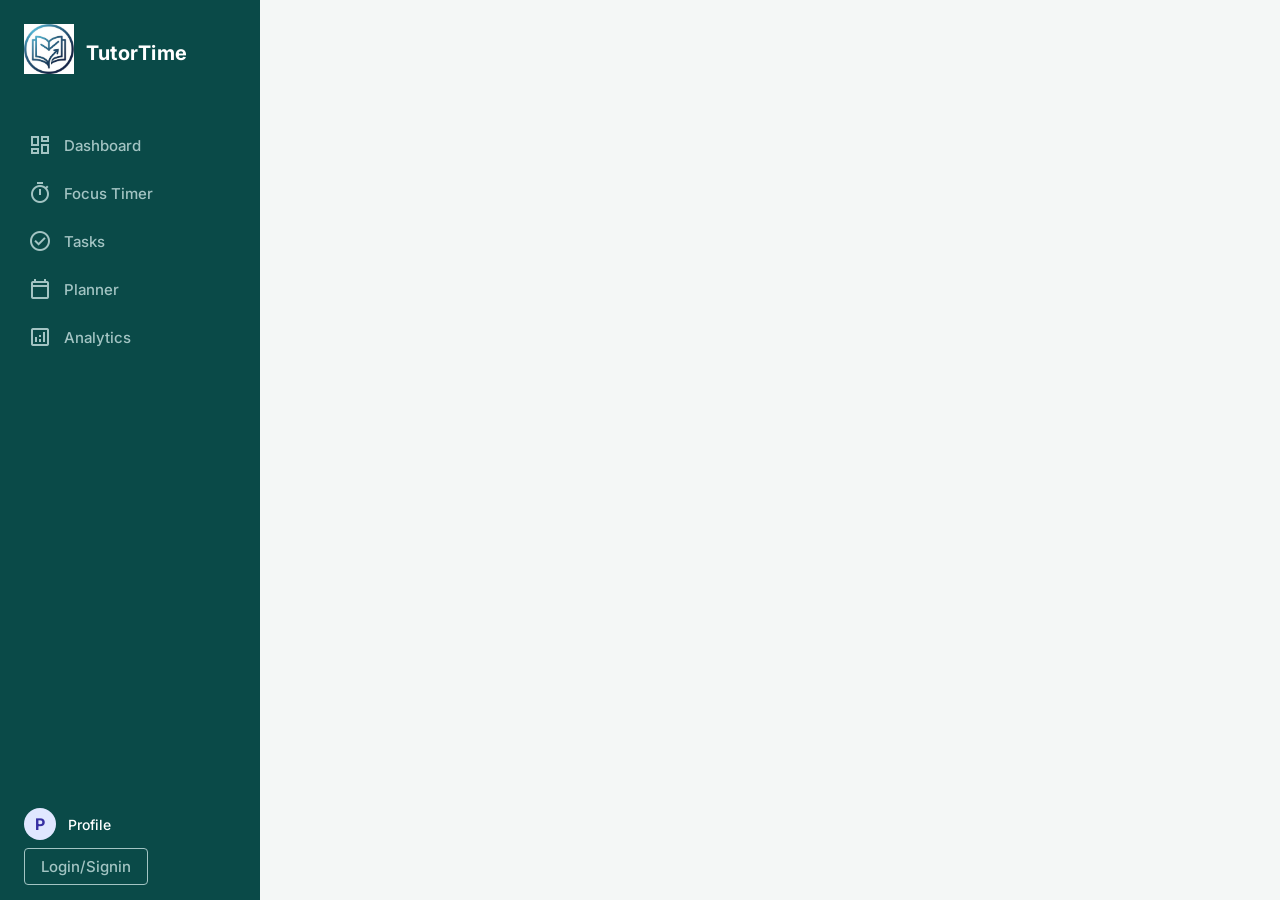
==== Html/index.html @ f438dbe7 "sidebar added" ====
<!DOCTYPE html>
<html lang="en">
<head>
    <meta charset="UTF-8">
    <meta name="viewport" content="width=device-width, initial-scale=1.0">
    <link rel="stylesheet" href="Css/style.css">
    <link href="https://fonts.googleapis.com/css2?family=Inter:wght@400;500;600;700&display=swap" rel="stylesheet">
    <link rel="stylesheet" href="https://fonts.googleapis.com/css2?family=Material+Symbols+Outlined:opsz,wght,FILL,GRAD@24,400,0,0" />
    <title>It's now TutorTime </title>
</head>
<body>
    <div class="container">         
        <aside class="sidebar">
            <div class="brand">
                <div class="brand-logo">
                    <img src="images/logo1.1.jpg" alt="" width="50px" height="50px">
                </div>
                <h1>TutorTime</h1>
            </div>
            <nav class="side-menu">
                <ul>
                    <li>
                        <a href="" class="nav-link">
                            <span class="material-symbols-outlined">dashboard</span>
                            <span>Dashboard</span>
                        </a> 
                    </li>
                    <li>
                        <a href="" class="nav-link">
                            <span class="material-symbols-outlined">timer</span>
                            <span>Focus Timer</span>
                        </a>
                    </li>
                    <li>
                        <a href="" class="nav-link">
                            <span class="material-symbols-outlined">check_circle</span>
                            <span>Tasks</span>
                        </a>
                    </li>
                    <li>
                        <a href="" class="nav-link">
                            <span class="material-symbols-outlined">calendar_today</span>
                            <span>Planner</span>
                        </a>
                    </li>
                    <li>
                        <a href="" class="nav-link">
                            <span class="material-symbols-outlined">analytics</span>
                            <span>Analytics</span>
                        </a>
                    </li>
                </ul>
            </nav>
            <div class="side-footer">
                <div class="user-profile">
                    <div class="avatar">P</div>
                    <span class="username">Profile</span>
                </div> 
                <a href="" class="login-btn">Login/Signin</a> 
            </div>

        </aside>

        <main class="main-content">


        </main>
      

    </div>
</body>
</html>
---- Html/Css/style.css ----
*{
    margin: 0;
    padding:0;
    box-sizing: border-box;
}
body {
  font-family: 'Inter', sans-serif;
  background-color: #F4F7F6;
}

.container {
    display: flex;
    height: 100vh;
    overflow: hidden;
}

.sidebar{
    width: 260px;
    background-color: #0A4A48;
    color: #fff;
    display: flex;
    flex-direction: column;
    padding: 24px 0;

}
.brand{
    display:flex;
    align-items: center;
    padding: 0 24px;
    margin-bottom: 40px;
}
.brand-logo{
    font-size: 28px;
    margin-right: 12px;
    border-radius: 50%;
    
}
.brand h1{
    font-size: 20px;
    font-weight: 700;
    letter-spacing: 0.5px;
}
.side menu ul{
    list-style: none;
}
.nav-link {
    display: flex;
    align-items: center;
    gap: 12px;
    padding: 12px 24px;
    color: #a3c4c3;
    text-decoration: none;
    font-size: 15px;
    font-weight: 500;
    transition: all 0.2s;
    border-left: 4px solid transparent;
   
}
.nav-link:hover{
    background-color: #0d5c59;
    color: #fff;
    border-left: 4px solid #fff;
}
.login-btn{
    color: #a3c4c3;
    text-decoration: none;
    font-size: 15px;
    font-weight: 500;
    padding: 8px 16px;
    transition: all 0.2s;
    border: 1px solid #a3c4c3;
    border-radius: 4px;
    
}
.login-btn:hover{
    background-color: #fff;
    color: black;
    border-radius: 25px;
    
}

.side-footer{
    margin-top: auto;
    padding: 0 24px;
}
.user-profile{
    display:flex;
    align-items: center;
    margin-bottom: 16px;
}
.avatar{
    width: 32px;
    height: 32px;
    background-color:#E0E7FF;
    color:#3730A3 ;
    border-radius: 50%;
    display: flex;
    align-items: center;
    justify-content: center;
    font-weight: bold;
    margin-right: 12px;
}
.username{
    font-size: 14px;
    font-weight: 500;
}
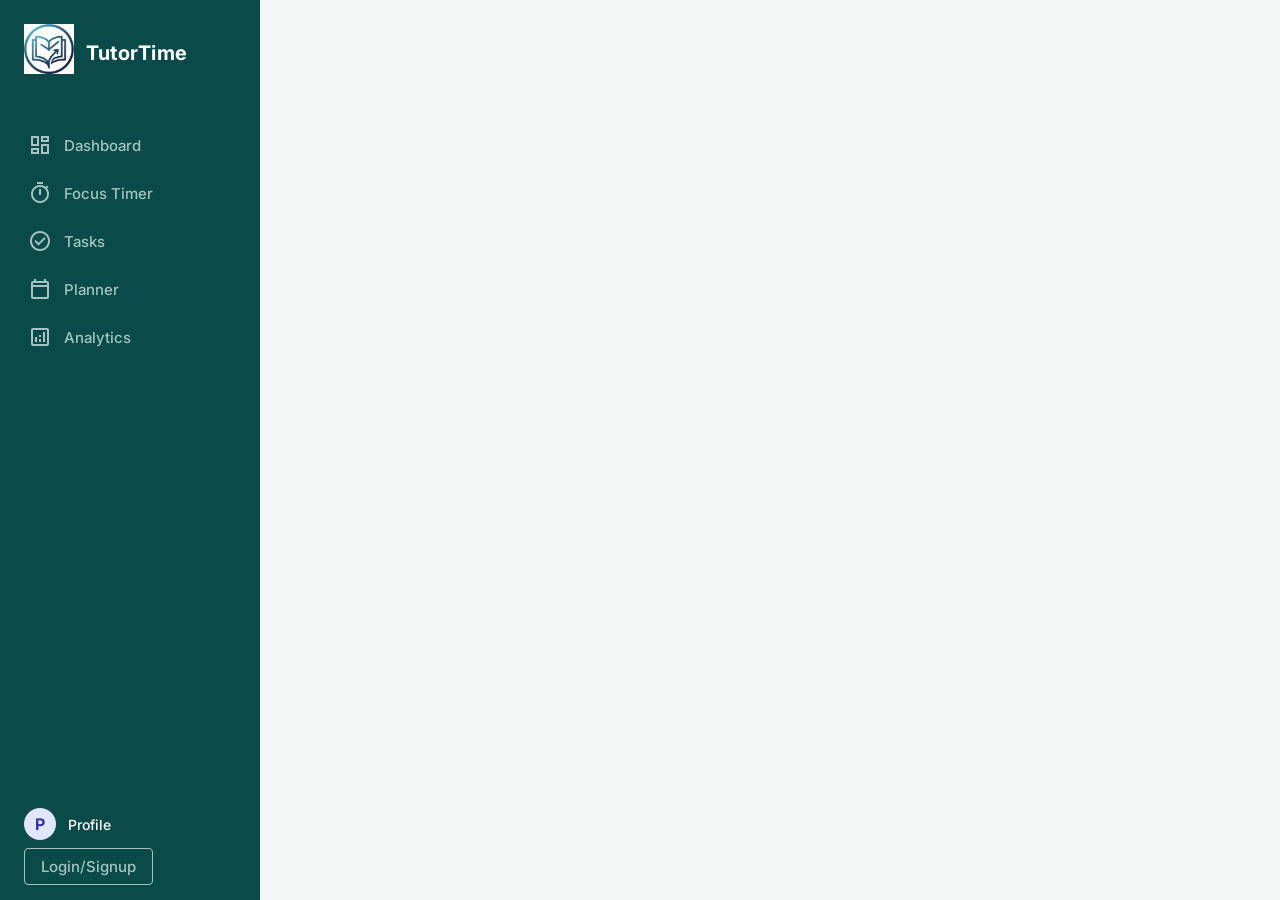
==== commit be5194bd: "add login/Signup page" ====
--- a/Html/index.html
+++ b/Html/index.html
@@ -56,7 +56,7 @@
                     <div class="avatar">P</div>
                     <span class="username">Profile</span>
                 </div> 
-                <a href="" class="login-btn">Login/Signin</a> 
+                <a href="login-form.html" class="login-btn">Login/Signup</a> 
             </div>
 
         </aside>
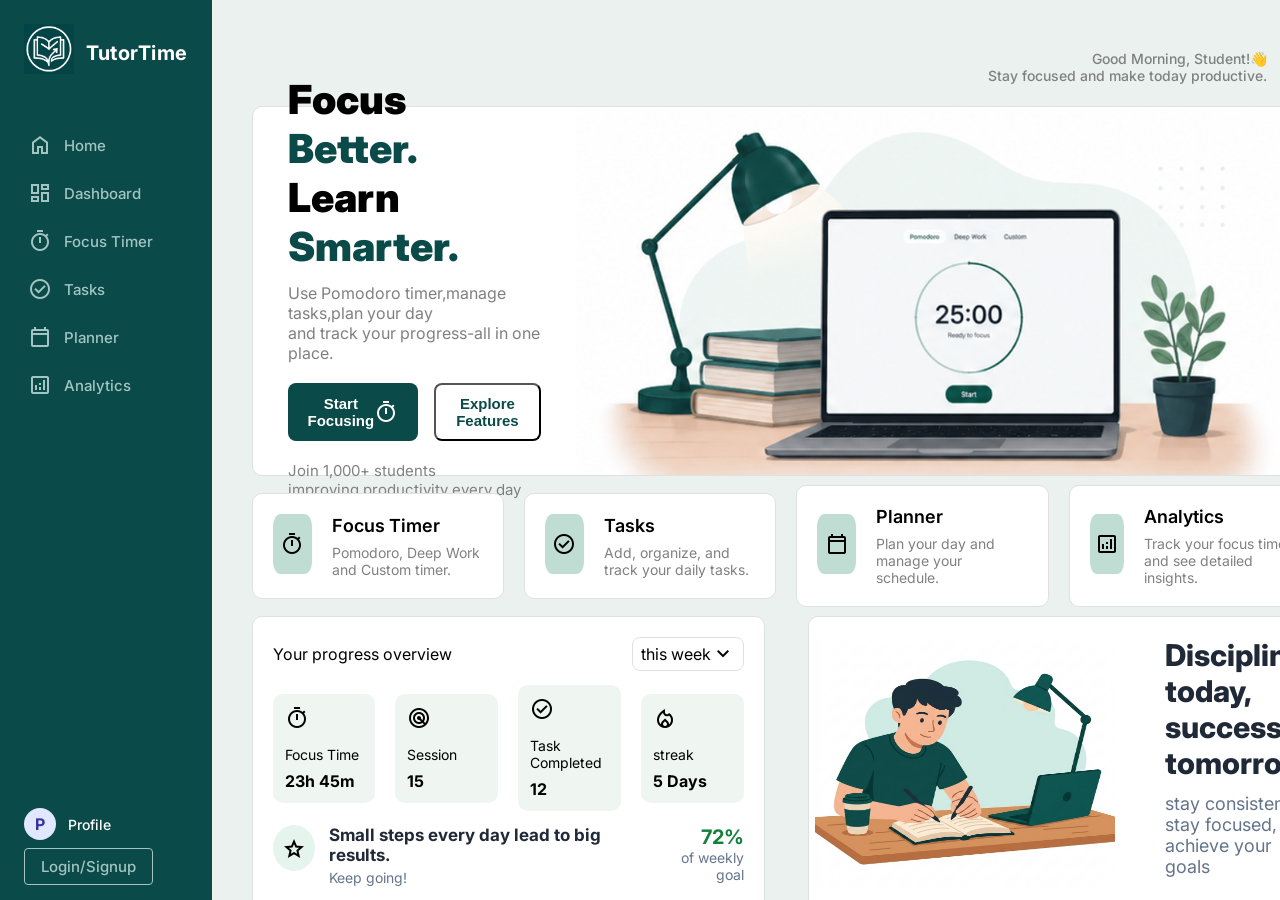
==== commit c47958f3: "home page add" ====
--- a/Html/index.html
+++ b/Html/index.html
@@ -13,12 +13,18 @@
         <aside class="sidebar">
             <div class="brand">
                 <div class="brand-logo">
-                    <img src="images/logo1.1.jpg" alt="" width="50px" height="50px">
+                    <img src="images/logo1.png" alt="" width="50px" height="50px">
                 </div>
                 <h1>TutorTime</h1>
             </div>
             <nav class="side-menu">
                 <ul>
+                    <li>
+                        <a href="index.html" class="nav-link">
+                            <span class="material-symbols-outlined">home</span>
+                            <span>Home</span>
+                        </a> 
+                    </li>
                     <li>
                         <a href="" class="nav-link">
                             <span class="material-symbols-outlined">dashboard</span>
@@ -26,7 +32,7 @@
                         </a> 
                     </li>
                     <li>
-                        <a href="" class="nav-link">
+                        <a href="focus-timer.html" class="nav-link">
                             <span class="material-symbols-outlined">timer</span>
                             <span>Focus Timer</span>
                         </a>
@@ -62,6 +68,165 @@
         </aside>
 
         <main class="main-content">
+            
+            <div class="welcome-section">
+            <div>
+                <p>Good Morning, Student!👋 <br> Stay focused and make today productive.</p>
+            </div>
+            <div class="notification-icon">
+                <img src="images/notification.png" alt="" >
+            </div>
+            </div>
+
+            <div class="main-section">
+                <div class="text-section">
+                    <div class="text">
+                         
+                        <h1>
+                            Focus <span style="color: #0A4A48;">Better.</span> <br>                            
+                            Learn <span style="color: #0A4A48;">Smarter.</span>
+                        </h1>
+                          <p>Use Pomodoro timer,manage tasks,plan your day <br> and track your progress-all in one place.</p>
+                    </div>
+
+                    <div class="cta-buttons">
+                        <button class="get-started-btn">Start Focusing <span class="material-symbols-outlined">timer</span></button>
+                        <button class="get-explore-btn">Explore Features </button>
+                    </div>
+
+                    <div class="socials">
+                        <p>Join 1,000+ students <br> improving productivity every day</p>
+                    </div>
+                </div>
+
+                <div class="laptop-image">
+                    <img src="images/labtop.png" alt="Laptop" >
+                </div>
+            </div>
+
+            <div class="feature-section">
+                <div class="feature-item">
+                    <div class="feature-icon">
+                         <span class="material-symbols-outlined">timer</span>
+                    </div>
+                    <div class="feature-text">
+                        <h3>Focus Timer</h3>
+                    <p>Pomodoro, Deep Work and Custom timer.</p>
+                    </div>
+                </div>
+                <div class="feature-item">
+                    <div class="feature-icon">
+                        <span class="material-symbols-outlined">check_circle</span>
+                    </div>
+                    <div class="feature-text">
+                        <h3>Tasks</h3>
+                        <p>Add, organize, and track your daily tasks.</p>
+                    </div>
+                </div>
+                <div class="feature-item">
+                    <div class="feature-icon">
+                        <span class="material-symbols-outlined">calendar_today</span>
+                    </div>
+                    <div class="feature-text">
+                        <h3>Planner</h3>
+                        <p>Plan your day and manage your schedule.</p>
+                    </div>
+                </div>
+                <div class="feature-item">
+                    <div class="feature-icon">
+                        <span class="material-symbols-outlined">analytics</span>
+                    </div>
+                    <div class="feature-text">
+                        <h3>Analytics</h3>
+                    <p>Track your focus time and see detailed insights.</p>
+                    </div>
+                </div>
+            </div>
+
+            <div class="dashboard-section">
+               <div class="progress-section">
+                    <div class="progress-header">
+                        <p>Your progress overview</p>
+                        <div class="dropdown">
+                            <p> this week </p><span class="material-symbols-outlined">keyboard_arrow_down</span>
+                        </div>
+                    </div>
+                    <div class="progress-stats" >
+                        <div class="focus-card">
+                            <span class="material-symbols-outlined">timer</span>
+                             <p>Focus Time</p>
+                             <h4>23h 45m</h4>
+
+                        </div>
+                        <div class="session-card">
+                            <span class="material-symbols-outlined">radar</span>
+                             <p>Session</p>
+                             <h4>15</h4>
+                        </div>
+                        <div class="tasks-card">
+                            <span class="material-symbols-outlined">check_circle</span>
+                             <p>Task Completed</p>
+                             <h4>12</h4>
+                        </div>
+                        <div class="streak-card">
+                            <span class="material-symbols-outlined">local_fire_department</span>
+                             <p>streak</p>
+                             <h4>5 Days</h4>
+                        </div>
+
+                    </div>
+                    
+                     <div class="goal-row">
+
+                        <div class="goal-left">
+                             <div class="star"><span class="material-symbols-outlined">star</span></div>
+                         <div>
+                            <h4>Small steps every day lead to big results.</h4>
+                            <p>Keep going!</p>
+                         </div>
+                         </div>
+
+                         <div class="goal-right">
+                            <h3>72%</h3>
+                            <p>of weekly goal</p>
+                        </div>
+
+                    </div>
+                    
+
+               </div>
+
+               <div class="progress-section2">
+                    <div class="laptop-image2">
+                        <img src="images/laptop2.png" alt="" height="250px" width="300px" >
+                    </div>
+                    <div class="progress-text">
+                        
+                        <h4>Discipline today, <br> success tomorrow. </h4>
+                        <p>stay consistent, stay focused,<br> achieve your goals</p>
+                        <button class="get-started-btn">Start Your Session <span class="material-symbols-outlined">arrow_right_alt</span></button>
+
+                    </div>
+
+               </div>
+            </div>
+
+            <div class="banner">
+                <div class="banner-text">
+                    <div>
+                       <img src="images/trophy.png" alt="">
+                    </div>
+                    <div>
+                        <h4>Join thousands of students who are focusing better with Tutor Time.</h4>
+                        <p>Your all-in-one study companion</p>
+                    </div>
+                </div>
+                <div class="banner-btn">
+                    <button class="get-started-btn">Get Started Now <span class="material-symbols-outlined">arrow_right_alt</span></button>
+                </div>
+            </div>
+
+
 
 
         </main>
--- a/Html/Css/style.css
+++ b/Html/Css/style.css
@@ -5,7 +5,7 @@
 }
 body {
   font-family: 'Inter', sans-serif;
-  background-color: #F4F7F6;
+  background-color: #eaf1ee;
 }
 
 .container {
@@ -104,3 +104,320 @@
     font-size: 14px;
     font-weight: 500;
 }
+
+
+/* Main content styles */
+
+
+.main-content{
+    margin: 0;
+    padding: 40px;
+    flex: 1;
+    
+}
+
+
+.welcome-section{
+    gap: 16px;
+    display: flex;
+    justify-content: flex-end;
+    text-align: right;
+    align-items: center;
+    margin-top: 8px;
+    padding-right: 0px;
+
+}
+.welcome-section p{
+    font-size: 14px;
+    font-weight: 500;
+    color:gray;
+}
+.notification-icon{
+    background-color: white;
+    border: 1px solid #e0e0e0;
+    width: 38px;
+    height: 38px;
+    border-radius: 5px;
+    display: flex;
+    align-items: center;
+    justify-content: center;
+}
+.notification-icon img{   
+
+    width: 22px;
+    height: 22px;
+}
+
+.main-section{
+    background-color: white;
+    border: 1px solid #e0e0e0;
+    border-radius: 10px;
+    margin-top: 20px;
+    display: flex;
+    justify-content: space-between;
+    height: 370px;
+    
+
+}
+.text-section{
+    align-self: center;
+    padding: 35px;
+    
+}
+
+.text h1{
+    font-size: 40px;
+    font-weight: 900;
+    margin-bottom: 12px;
+}
+.text p {
+    font-size: 16px;
+    color: gray;
+    margin-bottom: 20px;
+}
+.laptop-image{
+    display: flex;
+    height: 100%;
+    padding-right:40px;
+}
+.cta-buttons{
+    display: flex;
+    gap: 16px;
+    margin-bottom: 20px;
+}
+.get-started-btn{
+    display: flex;
+    align-items: center;
+    justify-content: center;
+    padding: 10px 20px;
+    background-color: #0A4A48;
+    color: white;
+    border: none;
+    border-radius: 8px;
+    font-size: 15px;
+    font-weight: 600;
+    cursor: pointer;
+}
+.get-started-btn:hover{
+    background-color: white;
+    color:#0A4A48;
+    border: 2px solid #0A4A48;
+
+}
+
+.get-explore-btn{
+    display: flex;
+    align-items: center;
+    justify-content: center;
+    padding: 10px 20px;
+    background-color: transparent;
+    color: #0A4A48;   
+    border-radius: 8px;
+    font-size: 15px;
+    font-weight: 600;
+    cursor: pointer;
+}
+.get-explore-btn:hover{
+    background-color: #0A4A48;
+    color: white;
+}
+.socials p{
+    font-size: 15px;
+    color: gray;
+    margin-bottom: 8px;
+}
+
+.feature-section{
+    display: flex;
+    align-items: center;
+    justify-content: space-between;
+    gap: 20px;
+    margin-top: 20px;
+    height: 100px;
+    
+}
+.feature-item{
+    background-color: white;
+    border: 1px solid #e0e0e0;
+    border-radius: 10px;
+    flex: 1;
+    padding: 20px;
+    display: flex;
+    justify-content: space-between;
+    align-items: center;
+    gap: 20px;
+}
+.feature-icon{
+    display: flex;
+    justify-content: center;
+    align-items: center;
+    width: 70px;
+    height: 60px;
+    background-color: #c0ddd4;
+    border-radius: 20%;
+    margin-bottom: 4px;
+    
+}
+.feature-text h3{
+    font-size: 18px;
+    font-weight: 600;
+    margin-bottom: 8px;
+}
+.feature-text p{
+    font-size: 14px;
+    color: gray;
+}
+.dashboard-section{
+    display: flex;
+    justify-content: space-between;
+    gap: 20px;
+    height: 320px;
+    margin-top: 20px;
+    
+}
+.progress-section{
+    background-color: white;
+    border: 1px solid #e0e0e0;
+    width: 48%;
+    border-radius: 10px;
+    padding: 20px;
+
+}
+.progress-header{
+    display: flex;
+    justify-content: space-between;
+    align-items: center;
+    text-align: center;
+    margin-bottom: 10px;
+}
+.dropdown{
+    display: flex;
+    align-items: center;
+    justify-content: center;
+    border: 1px solid #e0e0e0;
+    border-radius: 8px;
+    padding: 4px 8px;
+}
+.progress-stats{
+    display: flex;
+    justify-content: space-between;
+    align-items: center;
+    gap: 20px;
+
+}
+.focus-card, .session-card, .tasks-card, .streak-card{
+    background-color: #eff5f1;
+    border-radius: 10px;
+    padding: 12px;
+    display: flex;
+    flex-direction: column;   
+    gap: 8px;
+    flex: 1;
+    margin-top:4px;
+}
+.focus-card p, .session-card p, .tasks-card p, .streak-card p{
+    font-size: 14px;
+    color: black;
+    margin-top: 8px;
+}
+.goal-row{
+    display:flex;
+    justify-content:space-between;
+    gap:20px;
+    margin-top:14px;
+}
+
+.goal-left{
+    display:flex;
+    gap:14px;
+}
+
+.star{
+    width:46px;
+    height:46px;
+    background:#e6f4ee;
+    border-radius:50%;
+    display:flex;
+    justify-content:center;
+    align-items:center;
+    font-size:22px;
+}
+
+.goal-left h4{
+    font-size:17px;
+    color:#1f2937;
+    margin-bottom:4px;
+}
+
+.goal-left p{
+    font-size:14px;
+    color:#64748b;
+}
+
+.goal-right{
+    text-align:right;
+}
+
+.goal-right h3{
+    font-size:20px;
+    color:#15803d;
+}
+
+.goal-right p{
+    font-size:14px;
+    color:#64748b;
+}
+.progress-section2{
+    background-color: white;
+    border: 1px solid #e0e0e0;
+    width: 48%;
+    border-radius: 10px;
+    padding: 20px;
+    display:flex;
+    justify-content:center;
+    gap:50px;
+
+}
+.progress-text h4{
+    font-size:30px;
+    font-weight:800;
+    color:#1f2937;
+    margin-bottom:12px;
+
+}
+.progress-text p{
+    font-size:18px;
+    color:#64748b;
+    margin-bottom:30px;
+}
+
+.banner{
+    background-color: #c8cfcc;
+    color: #0A4A48;
+    border-radius: 10px;
+    padding: 20px;
+    display:flex;
+    justify-content:space-between;
+    align-items:center;
+    gap:20px;
+    margin-top:15px;
+}
+
+.banner-text{
+    display:flex;
+    justify-content:center;
+    align-items:center;
+    gap:20px;
+
+}
+.banner-text img{
+    width:56px;
+    height:56px;
+    border-radius:18px;
+    background:#0a5c55;
+    color:#fff;
+    display:flex;
+    justify-content:center;
+    align-items:center;
+    font-size:28px;
+}
